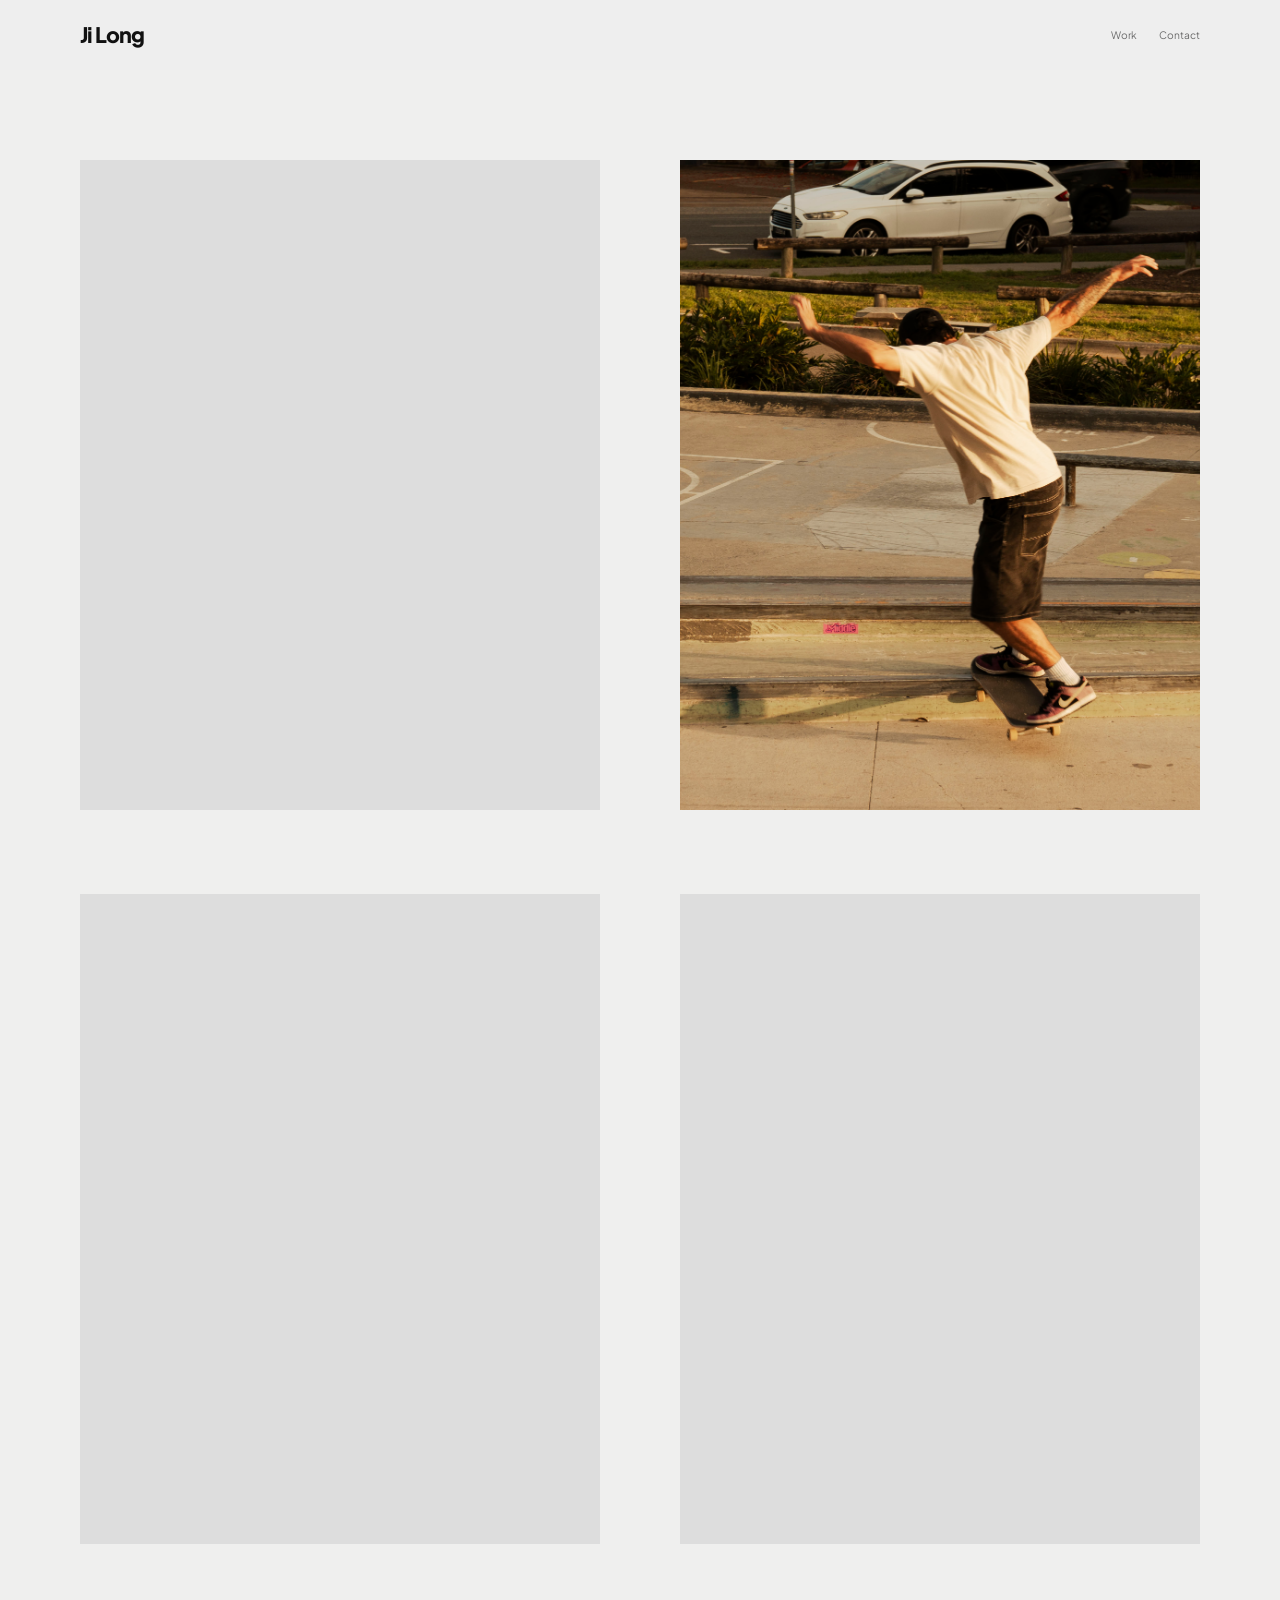
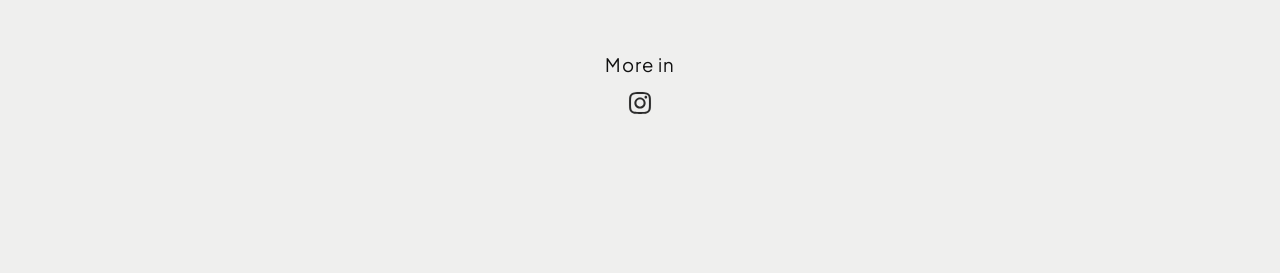
==== index.html @ e42346a3 "Upload all files" ====
<!doctype html>
<html lang="en">
  <head>
    <meta charset="utf-8" />
    <meta name="viewport" content="width=device-width, initial-scale=1" />
    <title>Home · Your Site Title</title>
    <meta
      name="description"
      content="Portfolio website for showcasing commercial photography work."
    />
    <link rel="preconnect" href="https://fonts.googleapis.com" />
    <link rel="preconnect" href="https://fonts.gstatic.com" crossorigin />
    <link
      href="https://fonts.googleapis.com/css2?family=Plus+Jakarta+Sans:wght@400;500;600;700;800&display=swap"
      rel="stylesheet"
    />
    <link rel="stylesheet" href="assets/styles.css" />
  </head>
  <body>
    <a class="skip-link" href="#main">Skip to content</a>
    <div class="site-shell">
      <header class="site-header">
        <div class="container header-inner">
          <a class="brand" href="index.html">Ji Long</a>

          <nav class="desktop-nav" aria-label="Primary">
            <a href="index.html">Work</a>
            <a href="contact.html">Contact</a>
          </nav>

          <button
            class="menu-toggle"
            type="button"
            aria-expanded="false"
            aria-controls="mobile-menu"
            aria-label="Open menu"
            data-menu-toggle
          >
            <span class="menu-icon"></span>
          </button>
        </div>
      </header>

      <div class="mobile-menu" id="mobile-menu" data-mobile-menu>
        <nav class="mobile-nav" aria-label="Mobile">
          <a href="index.html">Work</a>
          <a href="contact.html">Contact</a>
        </nav>
      </div>

      <main id="main">
        <section class="section" aria-labelledby="featured-work">
          <div class="container">
            <div class="work-grid">
              <a
                class="work-card"
                href="people.html"
                style="
                  background-image: url(&quot;assets/images/Japan.png&quot;);
                "
              >
                <span
                  class="work-card__media"
                  style="
                    background-image: url(&quot;assets/images/Japan.png&quot;);
                  "
                ></span>
                <span class="work-card__fog"></span>
                <div class="work-card__content">
                  <h3 class="work-card__title">Green</h3>
                </div>
              </a>

              <a
                class="work-card"
                href="street.html"
                style="
                  background-image: url(&quot;assets/images/Street.jpg&quot;);
                "
              >
                <span
                  class="work-card__media"
                  style="
                    background-image: url(&quot;assets/images/Street.jpg&quot;);
                  "
                ></span>
                <span class="work-card__fog"></span>
                <div class="work-card__content">
                  <h3 class="work-card__title">Yellow</h3>
                </div>
              </a>
              <a
                class="work-card"
                href="product.html"
                style="background-image: url(&quot;assets/images/d1.png&quot;)"
              >
                <span
                  class="work-card__media"
                  style="
                    background-image: url(&quot;assets/images/d1.png&quot;);
                  "
                ></span>
                <span class="work-card__fog"></span>
                <div class="work-card__content">
                  <h3 class="work-card__title">Mocha</h3>
                </div>
              </a>

              <a
                class="work-card"
                href="nature.html"
                style="background-image: url(&quot;assets/images/p1.png&quot;)"
              >
                <span
                  class="work-card__media"
                  style="
                    background-image: url(&quot;assets/images/p1.png&quot;);
                  "
                ></span>
                <span class="work-card__fog"></span>
                <div class="work-card__content">
                  <h3 class="work-card__title">Portrait</h3>
                </div>
              </a>
            </div>
          </div>
        </section>
      </main>

      <footer class="footer">
        <div class="container">
          <div class="container footer-inner">
            <a class="contact-link-text">More in</a>
            <a
              class="contact-instagram"
              href="https://www.instagram.com/anywherebut_myhome/"
              class="footer-link"
              target="_blank"
              rel="noreferrer noopener"
            >
              <svg
                t="1777798304141"
                class="icon"
                viewBox="0 0 1024 1024"
                version="1.1"
                xmlns="http://www.w3.org/2000/svg"
                p-id="2556"
                width="50"
                height="50"
              >
                <path
                  d="M512 306.9c-113.5 0-205.1 91.6-205.1 205.1S398.5 717.1 512 717.1 717.1 625.5 717.1 512 625.5 306.9 512 306.9z m0 338.4c-73.4 0-133.3-59.9-133.3-133.3S438.6 378.7 512 378.7 645.3 438.6 645.3 512 585.4 645.3 512 645.3zM725.5 250.7c-26.5 0-47.9 21.4-47.9 47.9s21.4 47.9 47.9 47.9 47.9-21.3 47.9-47.9c-0.1-26.6-21.4-47.9-47.9-47.9z"
                  p-id="2557"
                  fill="#2c2c2c"
                ></path>
                <path
                  d="M911.8 512c0-55.2 0.5-109.9-2.6-165-3.1-64-17.7-120.8-64.5-167.6-46.9-46.9-103.6-61.4-167.6-64.5-55.2-3.1-109.9-2.6-165-2.6-55.2 0-109.9-0.5-165 2.6-64 3.1-120.8 17.7-167.6 64.5C132.6 226.3 118.1 283 115 347c-3.1 55.2-2.6 109.9-2.6 165s-0.5 109.9 2.6 165c3.1 64 17.7 120.8 64.5 167.6 46.9 46.9 103.6 61.4 167.6 64.5 55.2 3.1 109.9 2.6 165 2.6 55.2 0 109.9 0.5 165-2.6 64-3.1 120.8-17.7 167.6-64.5 46.9-46.9 61.4-103.6 64.5-167.6 3.2-55.1 2.6-109.8 2.6-165z m-88 235.8c-7.3 18.2-16.1 31.8-30.2 45.8-14.1 14.1-27.6 22.9-45.8 30.2C695.2 844.7 570.3 840 512 840c-58.3 0-183.3 4.7-235.9-16.1-18.2-7.3-31.8-16.1-45.8-30.2-14.1-14.1-22.9-27.6-30.2-45.8C179.3 695.2 184 570.3 184 512c0-58.3-4.7-183.3 16.1-235.9 7.3-18.2 16.1-31.8 30.2-45.8s27.6-22.9 45.8-30.2C328.7 179.3 453.7 184 512 184s183.3-4.7 235.9 16.1c18.2 7.3 31.8 16.1 45.8 30.2 14.1 14.1 22.9 27.6 30.2 45.8C844.7 328.7 840 453.7 840 512c0 58.3 4.7 183.2-16.2 235.8z"
                  p-id="2558"
                  fill="#2c2c2c"
                ></path>
              </svg>
            </a>
          </div>
        </div>
      </footer>
    </div>
    <script src="assets/script.js"></script>
  </body>
</html>
---- assets/styles.css ----
:root{
  --bg:#efefee;
  --text:#111111;
  --muted:#6a6a6a;
  --line:rgba(17,17,17,0.14);
  --container:min(1120px, calc(100vw - 48px));
  --ease:260ms cubic-bezier(.2,.7,.2,1);
}

*,*::before,*::after{box-sizing:border-box}
html{scroll-behavior:smooth}
body{
  margin:0;
  background:var(--bg);
  color:var(--text);
  font-family:"Plus Jakarta Sans","Inter",system-ui,-apple-system,BlinkMacSystemFont,"Segoe UI",sans-serif;
  line-height:1.5;
  -webkit-font-smoothing:antialiased;
  text-rendering:optimizeLegibility;
}
img{display:block;max-width:100%}
a{color:inherit;text-decoration:none}
button{font:inherit}

.site-shell{min-height:100svh}
.container{width:var(--container);margin-inline:auto}

.skip-link{position:absolute;left:-9999px}
.skip-link:focus{
  left:16px;
  top:16px;
  z-index:100;
  background:#fff;
  color:#000;
  padding:12px 16px;
}

.site-header{
  position:sticky;
  top:0;
  z-index:50;
  background:rgba(239,239,238,0.94);
}

.header-inner{
  min-height:70px;
  display:flex;
  align-items:center;
  justify-content:space-between;
  gap:24px;
}

.brand{
  font-size:clamp(1rem, 0.92rem + 0.52vw, 1.4rem);
  font-weight:800;
  letter-spacing:-0.05em;
}

.desktop-nav{display:flex;align-items:center;gap:22px}
.desktop-nav a,
.mobile-nav a{
  position:relative;
  display:inline-flex;
  align-items:center;
  min-height:44px;
  color:var(--muted);
  font-size:0.64rem;
  transition:color var(--ease);
}
.desktop-nav a::after{
  content:"";
  position:absolute;
  left:0;
  bottom:9px;
  width:100%;
  height:1px;
  background:currentColor;
  transform:scaleX(0);
  transform-origin:left;
  transition:transform var(--ease);
}
.desktop-nav a:hover,
.desktop-nav a:focus-visible,
.desktop-nav a[aria-current="page"]{color:var(--text)}
.desktop-nav a:hover::after,
.desktop-nav a:focus-visible::after,
.desktop-nav a[aria-current="page"]::after{transform:scaleX(1)}

.menu-toggle{
  display:none;
  width:48px;
  height:48px;
  border:0;
  background:transparent;
  position:relative;
  color:var(--text);
}
.menu-toggle:focus-visible{outline:2px solid #000;outline-offset:3px}
.menu-icon,.menu-icon::before,.menu-icon::after{
  content:"";
  position:absolute;
  left:50%;
  width:24px;
  height:1px;
  background:currentColor;
  transform:translateX(-50%);
  transition:transform var(--ease), opacity var(--ease), top var(--ease);
}
.menu-icon{top:24px}
.menu-icon::before{top:-8px}
.menu-icon::after{top:8px}
.menu-toggle[aria-expanded="true"] .menu-icon{background:transparent}
.menu-toggle[aria-expanded="true"] .menu-icon::before{top:0;transform:translateX(-50%) rotate(45deg)}
.menu-toggle[aria-expanded="true"] .menu-icon::after{top:0;transform:translateX(-50%) rotate(-45deg)}

.mobile-menu{
  position:fixed;
  inset:0;
  display:grid;
  place-items:center;
  padding:18px;
  background:rgba(239,239,238,0.98);
  opacity:0;
  pointer-events:none;
  transition:opacity var(--ease);
}
.mobile-menu.is-open{opacity:1;pointer-events:auto}
.mobile-nav{display:grid;gap:14px;justify-items:center}
.mobile-nav a{font-size:1.9rem;color:var(--text);letter-spacing:-0.04em}

.home-main{padding:52px 0 72px}
.work-grid{
  margin-top: 10vh;
  display:grid;
  grid-template-columns:repeat(2,minmax(0,1fr));
  gap:84px 80px;
  align-items:start;
}
.work-card{
  position:relative;
  overflow:hidden;
  /* border-radius:28px; */
  aspect-ratio:4 / 5;
  background:#ddd center/cover no-repeat;
}
.work-card__media,
.work-card__fog{
  position:absolute;
  inset:0;
  background:center/cover no-repeat;
}
.work-card__fog{
  position:absolute;
  inset:0;
  opacity:0;
  backdrop-filter:blur(5px) saturate(0.92);
  background:rgba(255,255,255,0.14);
  transition:opacity var(--ease);
}

.work-card__content{
  position:absolute;
  inset:0;
  display:grid;
  place-items:center;
  z-index:2;
  opacity:0;
  transition:opacity var(--ease);
}

.work-card:hover .work-card__fog,
.work-card:hover .work-card__content,
.work-card:focus-visible .work-card__fog,
.work-card:focus-visible .work-card__content{
  opacity:1;
}

.work-card__title{
  margin:0;
  font-size:clamp(1.2rem, 1rem + 0.9vw, 2rem);
  line-height:1;
  letter-spacing:-0.05em;
}

.category-page{padding:48px 0 84px}
.category-title{
  margin:88px 0 88px;
  text-align:center;
  font-size:clamp(1.8rem, 1.2rem + 2vw, 3.1rem);
  line-height:1;
  letter-spacing:-0.06em;
}

.category-media img{
  display:block;
  object-fit:cover;
  margin:0 auto;
}
.page-people .category-media{
  margin:10vh;
}

.page-people .category-media img{
  width:60%;
  aspect-ratio:1 / 1;

}

.page-street .category-media{
  margin:10vh 0;
}

.page-street .category-media img{
  width:80%;
  aspect-ratio: 16/9;

}

.page-nature .category-media{
  margin:10vh 0;
}

.page-nature .category-media img{
  width:60%;
  aspect-ratio:4/5;

}
.page-product .category-media{
  margin:10vh 0;
}

.page-product .category-media img{
  width:60%;
  aspect-ratio:1/1;

}
.category-caption{
  margin:132px auto 154px;
  max-width:620px;
  text-align:center;
  font-size:0.78rem;
  line-height:1.45;
}
.category-pagination{
  display:grid;
  grid-template-columns:1fr auto 1fr;
  align-items:end;
  gap:20px;
}
.category-pagination__spacer{display:block}
.category-pagination a{
  display:inline-flex;
  align-items:center;
  gap:14px;
  font-size:clamp(1.4rem, 1rem + 1.7vw, 2.7rem);
  font-weight:700;
  letter-spacing:-0.05em;
  line-height:1;
}
.category-pagination__next{justify-self:end}
.category-arrow{
  font-size:1.1em;
  font-weight:400;
  line-height:1;
}

.footer{
  display:block;
  padding:112px 0 148px;
}

.footer-inner{
  display:flex;
  flex-direction:column;
  align-items:center;
  justify-content:center;
  gap:6px;
  text-align:center;
}



/* @media (max-width: 900px){
  .menu-toggle{display:inline-block}
  .desktop-nav{display:none}
  .home-main{padding-top:28px}
  .work-grid{grid-template-columns:1fr;gap:28px}
  .work-card{aspect-ratio:0.74 / 1}
  .category-page{padding:24px 0 56px}
  .category-title{margin:48px 0 52px;font-size:2rem}
  .category-media img{aspect-ratio:1/1}
  .category-caption{margin:64px auto 84px;font-size:0.72rem;padding:0 12px}
  .category-pagination{
    grid-template-columns:1fr 1fr;
    gap:28px 16px;
  }
  .category-pagination__spacer{display:none}
  .category-pagination a{font-size:1.9rem}
  .category-pagination__next{justify-self:end}
} */

@media (max-width: 900px){
  .container{
    width:min(100vw - 32px, 1120px);
  }

  .menu-toggle{
    display:inline-block;
  }

  .desktop-nav{
    display:none;
  }

  .header-inner{
    min-height:64px;
  }

  .brand{
    font-size:1rem;
  }

  .home-main{
    padding:24px 0 56px;
  }

  .work-grid{
    margin-top:6vh;
    grid-template-columns:1fr;
    gap:28px;
  }

  .work-card{
    aspect-ratio:4 / 5;
  }

  .work-card__title{
    font-size:1.5rem;
  }

  .category-page{
    padding:24px 0 56px;
  }

  .category-title{
    margin:48px 0 52px;
    font-size:2rem;
  }

  .category-caption{
    margin:56px auto 72px;
    max-width:92%;
    font-size:0.72rem;
    line-height:1.5;
    padding:0;
  }

  .category-pagination{
    grid-template-columns:1fr 1fr;
    gap:20px 12px;
  }

  .category-pagination__spacer{
    display:none;
  }

  .category-pagination a{
    font-size:1.5rem;
    gap:10px;
  }

  .category-pagination__next{
    justify-self:end;
  }

  .page-people .category-media{
    margin:6vh 0;
  }

  .page-people .category-media img{
    width:88%;
    aspect-ratio:1 / 1;
  }

  .page-product .category-media{
    margin:6vh 0;
  }

  .page-product .category-media img{
    width:88%;
    aspect-ratio:1 / 1;
  }

  .page-street .category-media{
    margin:6vh 0;
  }

  .page-street .category-media img{
    width:92%;
    aspect-ratio:16 / 9;
  }

  .page-nature .category-media{
    margin:6vh 0;
  }

  .page-nature .category-media img{
    width:88%;
    aspect-ratio:4 / 5;
  }
}


.contact-page{
  padding: 0 0 88px;
}

.contact-hero{
  padding: 48px 0 0;
}

.contact-title{
  margin: 0;
  text-align: center;
  font-size: clamp(2rem, 1.4rem + 2vw, 3.15rem);
  line-height: 1;
  letter-spacing: -0.06em;
}

.contact-content{
  padding-top: 0px;
}

.contact-stack{
  display: grid;
  justify-items: center;
  gap: 42px;
}

.contact-image-block{
  margin: 0;
  width: min(100%, 980px);
}

.contact-image-placeholder{
  min-height: 365px;
  display: grid;
  place-items: center;
  background: #dbd3a3;
  color: rgba(255,255,255,0.96);
  font-size: clamp(2.9rem, 2rem + 4.2vw, 6rem);
  line-height: 1;
  letter-spacing: -0.06em;
  font-weight: 500;
}

.contact-intro{
  width: min(100%, 760px);
  justify-content: center;
}

.contact-intro p{
  margin: 0 auto;
  font-size: clamp(1rem, 0.9rem + 0.45vw, 1.35rem);
  line-height: 1.62;
  letter-spacing: 0.01em;
}

.contact-links{
  display: grid;
  justify-items: center;
  gap: 18px;
  padding-top: 88px;
}

.contact-link-text{
  font-size: clamp(1rem, 0.92rem + 0.3vw, 1.2rem);
  line-height: 1;
  letter-spacing: 0.06em;
}

.contact-instagram{
  width: 44px;
  height: 44px;
  display: inline-grid;
  place-items: center;

}

.contact-instagram svg{
  width: 28px;
  height: 28px;
  fill: none;
  stroke: currentColor;
  stroke-width: 2;
}

.contact-instagram-dot{
  fill: currentColor;
  stroke: none;
}

@media (max-width: 900px){
  .contact-page{
    padding-bottom:64px;
  }

  .contact-hero{
    padding:48px 0 0;
  }

  .contact-title{
    font-size:2rem;
  }

  .contact-content{
    padding-top:0;
  }

  .contact-stack{
    gap:28px;
  }

  .contact-image-block{
    width:100%;
  }

  .contact-image-placeholder{
    min-height:240px;
    font-size:3rem;
  }

  .contact-intro{
    width:100%;
  }

  .contact-intro p{
    width:min(100%, 92%);
    font-size:0.95rem;
    line-height:1.6;
  }

  .contact-links{
    gap:16px;
    padding-top:48px;
  }

  .contact-link-text{
    font-size:0.95rem;
  }

  .contact-instagram{
    width:40px;
    height:40px;
  }

  .contact-instagram svg{
    width:24px;
    height:24px;
  }
}
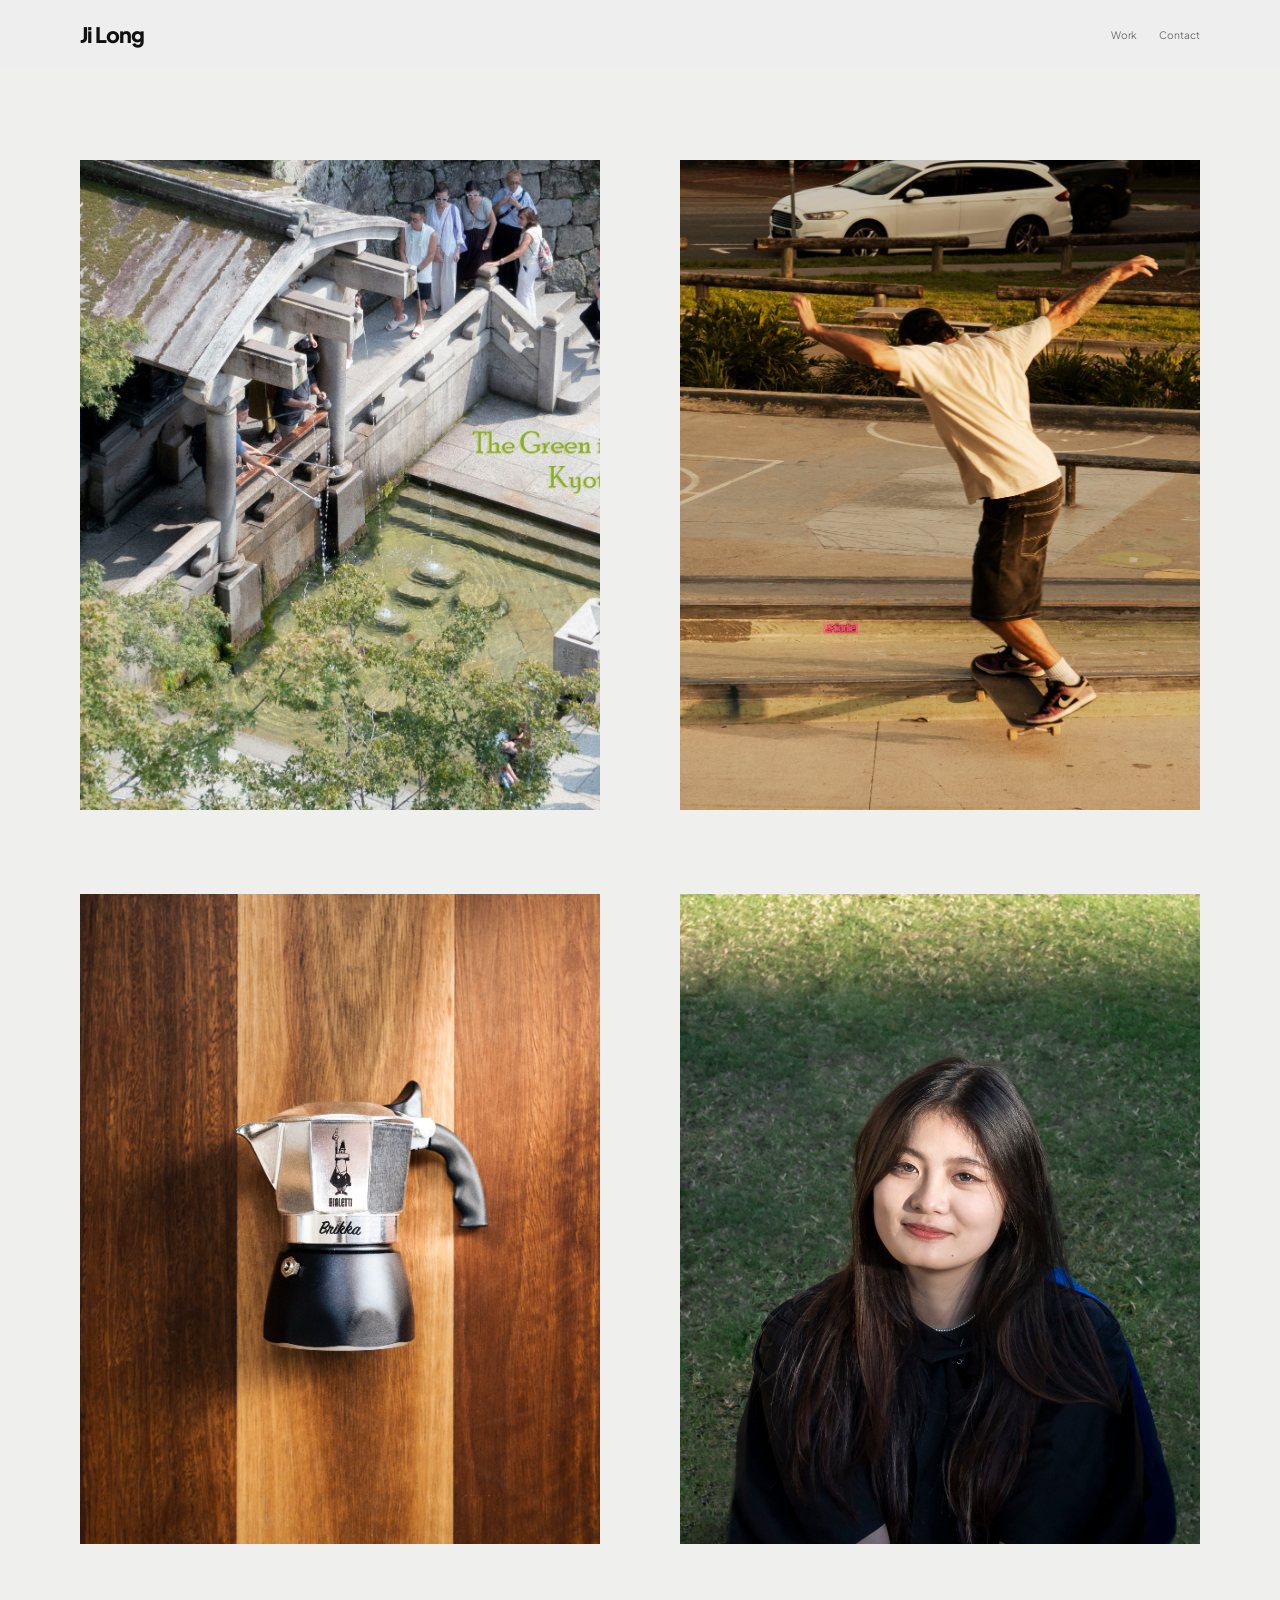
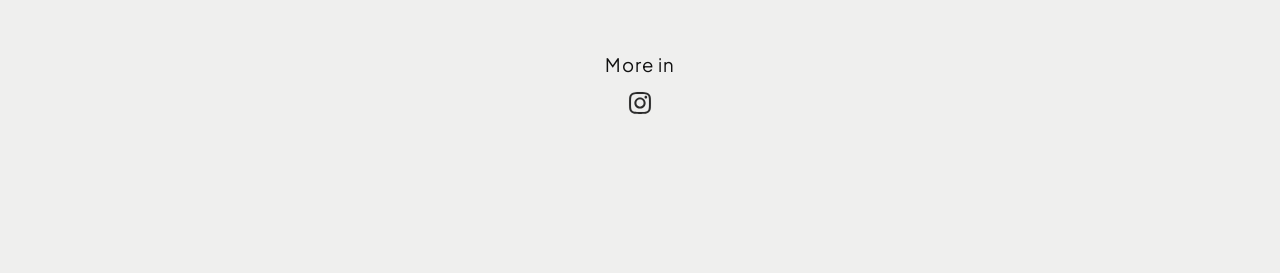
==== commit 60cc9e3e: "Update index.html 修改图片后缀" ====
--- a/index.html
+++ b/index.html
@@ -56,13 +56,13 @@
                 class="work-card"
                 href="people.html"
                 style="
-                  background-image: url(&quot;assets/images/Japan.png&quot;);
+                  background-image: url(&quot;assets/images/Japan.jpg&quot;);
                 "
               >
                 <span
                   class="work-card__media"
                   style="
-                    background-image: url(&quot;assets/images/Japan.png&quot;);
+                    background-image: url(&quot;assets/images/Japan.jpg&quot;);
                   "
                 ></span>
                 <span class="work-card__fog"></span>
@@ -92,12 +92,12 @@
               <a
                 class="work-card"
                 href="product.html"
-                style="background-image: url(&quot;assets/images/d1.png&quot;)"
+                style="background-image: url(&quot;assets/images/d1.jpg&quot;)"
               >
                 <span
                   class="work-card__media"
                   style="
-                    background-image: url(&quot;assets/images/d1.png&quot;);
+                    background-image: url(&quot;assets/images/d1.jpg&quot;);
                   "
                 ></span>
                 <span class="work-card__fog"></span>
@@ -109,12 +109,12 @@
               <a
                 class="work-card"
                 href="nature.html"
-                style="background-image: url(&quot;assets/images/p1.png&quot;)"
+                style="background-image: url(&quot;assets/images/p1.jpg&quot;)"
               >
                 <span
                   class="work-card__media"
                   style="
-                    background-image: url(&quot;assets/images/p1.png&quot;);
+                    background-image: url(&quot;assets/images/p1.jpg&quot;);
                   "
                 ></span>
                 <span class="work-card__fog"></span>
--- a/assets/styles.css
+++ b/assets/styles.css
@@ -116,6 +116,7 @@
 .mobile-menu{
   position:fixed;
   inset:0;
+  z-index:100;
   display:grid;
   place-items:center;
   padding:18px;
